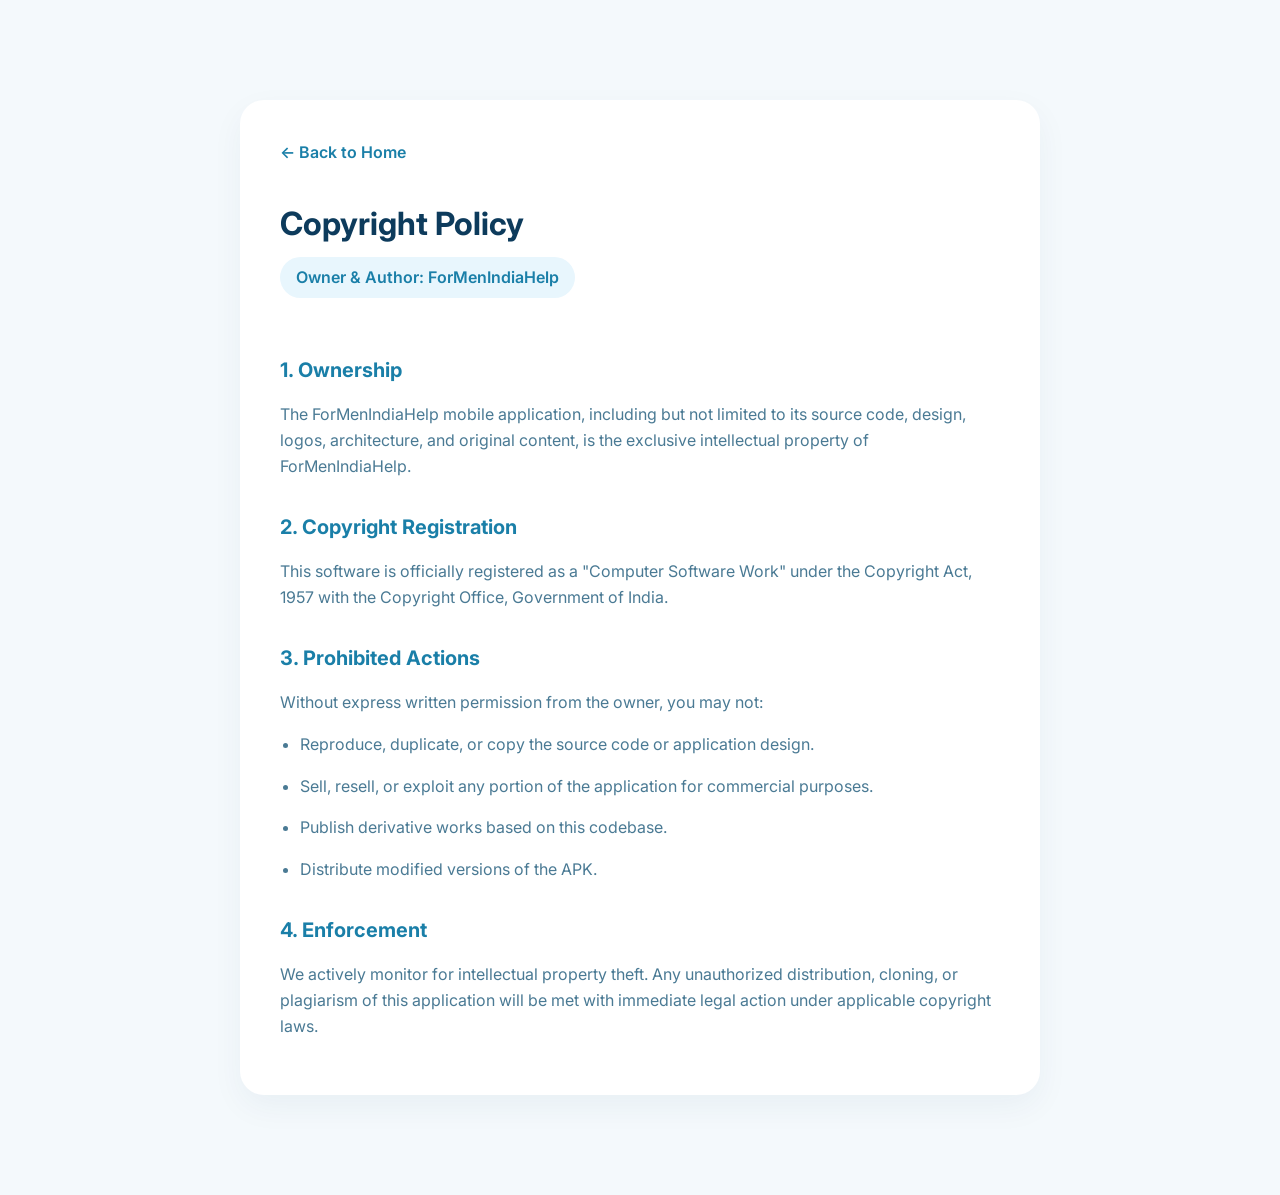
==== copyright.html @ d16c4a4b "Initial commit: ForMenIndiaHelp website" ====
<!DOCTYPE html>
<html lang="en">
<head>
    <meta charset="UTF-8">
    <meta name="viewport" content="width=device-width, initial-scale=1.0">
    <title>Copyright Policy - ForMenIndiaHelp</title>
    <link href="https://fonts.googleapis.com/css2?family=Inter:wght@400;600;700&display=swap" rel="stylesheet">
    <link rel="stylesheet" href="styles.css">
    <style>
        .legal-content { max-width: 800px; margin: 100px auto; padding: 40px; background: white; border-radius: 24px; box-shadow: 0 12px 32px rgba(13, 59, 92, 0.05); }
        .legal-content h1 { color: var(--navy); margin-bottom: 8px; }
        .legal-content h2 { color: var(--teal); margin-top: 32px; margin-bottom: 16px; font-size: 20px; }
        .legal-content p, .legal-content li { margin-bottom: 16px; color: var(--text-secondary); }
        .legal-content ul { padding-left: 20px; margin-bottom: 24px; }
        .back-link { display: inline-block; margin-bottom: 32px; color: var(--teal); text-decoration: none; font-weight: 600; }
        .back-link:hover { text-decoration: underline; }
        .owner-badge { background: #e8f6fd; color: var(--teal); padding: 8px 16px; border-radius: 100px; display: inline-block; font-weight: 600; margin-bottom: 24px; }
    </style>
</head>
<body>
    <div class="container">
        <div class="legal-content">
            <a href="index.html" class="back-link">← Back to Home</a>
            <h1>Copyright Policy</h1>
            <div class="owner-badge">Owner & Author: ForMenIndiaHelp</div>

            <h2>1. Ownership</h2>
            <p>The ForMenIndiaHelp mobile application, including but not limited to its source code, design, logos, architecture, and original content, is the exclusive intellectual property of ForMenIndiaHelp.</p>

            <h2>2. Copyright Registration</h2>
            <p>This software is officially registered as a "Computer Software Work" under the Copyright Act, 1957 with the Copyright Office, Government of India.</p>

            <h2>3. Prohibited Actions</h2>
            <p>Without express written permission from the owner, you may not:</p>
            <ul>
                <li>Reproduce, duplicate, or copy the source code or application design.</li>
                <li>Sell, resell, or exploit any portion of the application for commercial purposes.</li>
                <li>Publish derivative works based on this codebase.</li>
                <li>Distribute modified versions of the APK.</li>
            </ul>

            <h2>4. Enforcement</h2>
            <p>We actively monitor for intellectual property theft. Any unauthorized distribution, cloning, or plagiarism of this application will be met with immediate legal action under applicable copyright laws.</p>
        </div>
    </div>
</body>
</html>
---- styles.css ----
:root {
    /* Brand Colors */
    --navy: #0d3b5c;
    --deep-teal: #0d4f6e;
    --teal: #1a7fa8;
    --cyan: #4fc3e8;
    --light-cyan: #b3e5fc;
    --bg-color: #f4f9fc;
    --text-primary: #0d3b5c;
    --text-secondary: #4a7a94;
    --card-bg: rgba(255, 255, 255, 0.85);
    
    /* Gradients */
    --hero-gradient: linear-gradient(135deg, var(--navy) 0%, var(--teal) 100%);
    --card-gradient: linear-gradient(180deg, #ffffff 0%, #f4f9fc 100%);
}

* {
    margin: 0;
    padding: 0;
    box-sizing: border-box;
}

body {
    font-family: 'Inter', sans-serif;
    background-color: var(--bg-color);
    color: var(--text-primary);
    line-height: 1.6;
    overflow-x: hidden;
    position: relative;
}

/* Dynamic Background Shapes */
.bg-shape {
    position: absolute;
    border-radius: 50%;
    filter: blur(80px);
    z-index: -1;
    opacity: 0.5;
}

.shape-1 {
    width: 400px;
    height: 400px;
    background: var(--cyan);
    top: -100px;
    right: -100px;
}

.shape-2 {
    width: 500px;
    height: 500px;
    background: var(--teal);
    top: 40%;
    left: -200px;
}

.shape-3 {
    width: 300px;
    height: 300px;
    background: var(--light-cyan);
    bottom: 10%;
    right: 10%;
}

.container {
    max-width: 1200px;
    margin: 0 auto;
    padding: 0 24px;
}

/* Navbar */
.navbar {
    padding: 24px 0;
    position: relative;
    z-index: 100;
}

.nav-content {
    display: flex;
    justify-content: space-between;
    align-items: center;
}

.logo {
    display: flex;
    align-items: center;
    gap: 10px;
    font-size: 20px;
    font-weight: 700;
    color: var(--navy);
}

.logo ion-icon {
    color: var(--teal);
    font-size: 28px;
}

.desktop-nav {
    display: flex;
    gap: 32px;
    align-items: center;
}

.desktop-nav a {
    text-decoration: none;
    color: var(--text-primary);
    font-weight: 500;
    transition: color 0.2s;
}

.desktop-nav a:hover {
    color: var(--teal);
}

.nav-btn {
    background: var(--teal);
    color: white !important;
    padding: 10px 24px;
    border-radius: 100px;
    font-weight: 600 !important;
    box-shadow: 0 4px 14px rgba(26, 127, 168, 0.3);
}

.nav-btn:hover {
    transform: translateY(-2px);
    box-shadow: 0 6px 20px rgba(26, 127, 168, 0.4);
}

/* Hero Section */
.hero {
    display: flex;
    align-items: center;
    min-height: calc(100vh - 100px);
    padding: 60px 24px;
    gap: 60px;
}

.hero-content {
    flex: 1;
}

.badge {
    display: inline-block;
    padding: 6px 16px;
    background: rgba(79, 195, 232, 0.15);
    color: var(--teal);
    border-radius: 100px;
    font-weight: 600;
    font-size: 14px;
    margin-bottom: 24px;
}

.hero h1 {
    font-size: 56px;
    font-weight: 800;
    line-height: 1.1;
    margin-bottom: 24px;
    letter-spacing: -1.5px;
}

.highlight {
    background: var(--hero-gradient);
    -webkit-background-clip: text;
    -webkit-text-fill-color: transparent;
}

.hero p {
    font-size: 18px;
    color: var(--text-secondary);
    margin-bottom: 40px;
    max-width: 500px;
}

.hero-actions {
    display: flex;
    gap: 16px;
    flex-wrap: wrap;
}

.btn {
    padding: 16px 32px;
    border-radius: 100px;
    font-weight: 600;
    text-decoration: none;
    display: inline-flex;
    align-items: center;
    gap: 8px;
    transition: all 0.3s cubic-bezier(0.4, 0, 0.2, 1);
}

.btn-primary {
    background: var(--hero-gradient);
    color: white;
    box-shadow: 0 8px 24px rgba(26, 127, 168, 0.3);
}

.btn-primary:hover {
    transform: translateY(-4px);
    box-shadow: 0 12px 32px rgba(26, 127, 168, 0.4);
}

.btn-secondary {
    background: white;
    color: var(--navy);
    box-shadow: 0 4px 12px rgba(0, 0, 0, 0.05);
}

.btn-secondary:hover {
    transform: translateY(-4px);
    box-shadow: 0 8px 24px rgba(0, 0, 0, 0.1);
}

.playstore-badge {
    display: inline-flex;
    align-items: center;
    gap: 10px;
    margin-top: 20px;
    padding: 10px 16px;
    background: rgba(13, 59, 92, 0.06);
    border: 1px solid rgba(13, 59, 92, 0.1);
    border-radius: 12px;
    font-size: 13px;
    color: var(--text-secondary);
    font-weight: 500;
}

.playstore-badge ion-icon {
    color: #01875f;
    font-size: 20px;
}

.trust-strip {
    display: flex;
    align-items: center;
    gap: 8px;
    margin-top: 24px;
    font-size: 13px;
    color: var(--text-secondary);
    flex-wrap: wrap;
}

.trust-dot {
    width: 6px;
    height: 6px;
    border-radius: 50%;
    background: #01875f;
    display: inline-block;
    animation: pulse-dot 2s ease-in-out infinite;
}

@keyframes pulse-dot {
    0%, 100% { opacity: 1; transform: scale(1); }
    50% { opacity: 0.5; transform: scale(0.8); }
}

/* Phone Mockup */
.hero-visual {
    flex: 1;
    display: flex;
    justify-content: center;
    perspective: 1000px;
}

.glass-phone {
    width: 320px;
    height: 650px;
    background: rgba(255, 255, 255, 0.6);
    backdrop-filter: blur(20px);
    border: 1px solid rgba(255, 255, 255, 0.8);
    border-radius: 40px;
    padding: 20px;
    box-shadow: 0 24px 64px rgba(13, 59, 92, 0.15), inset 0 0 0 8px #ffffff;
    transform: rotateY(-15deg) rotateX(5deg);
    animation: float 6s ease-in-out infinite;
}

@keyframes float {
    0%, 100% { transform: translateY(0) rotateY(-15deg) rotateX(5deg); }
    50% { transform: translateY(-20px) rotateY(-15deg) rotateX(5deg); }
}

.phone-header {
    display: flex;
    align-items: center;
    gap: 8px;
    font-weight: 700;
    color: var(--navy);
    margin-bottom: 30px;
    margin-top: 20px;
}

.phone-header ion-icon {
    color: var(--teal);
}

.skeleton-line {
    height: 60px;
    background: var(--hero-gradient);
    border-radius: 16px;
    margin-bottom: 24px;
}

.skeleton-card {
    background: white;
    padding: 16px;
    border-radius: 16px;
    margin-bottom: 16px;
    display: flex;
    align-items: center;
    gap: 12px;
    font-weight: 600;
    box-shadow: 0 4px 12px rgba(0, 0, 0, 0.03);
}

/* Features */
.features {
    padding: 100px 24px;
}

.section-header {
    text-align: center;
    margin-bottom: 60px;
}

.section-header h2 {
    font-size: 36px;
    color: var(--navy);
    margin-bottom: 16px;
}

.section-header p {
    font-size: 18px;
    color: var(--text-secondary);
}

.feature-grid {
    display: grid;
    grid-template-columns: repeat(auto-fit, minmax(250px, 1fr));
    gap: 30px;
}

.feature-card {
    background: var(--card-bg);
    backdrop-filter: blur(10px);
    border: 1px solid rgba(255, 255, 255, 0.5);
    padding: 32px;
    border-radius: 24px;
    box-shadow: 0 12px 32px rgba(13, 59, 92, 0.05);
    transition: transform 0.3s;
}

.feature-card:hover {
    transform: translateY(-10px);
}

.icon-wrapper {
    width: 60px;
    height: 60px;
    border-radius: 16px;
    display: flex;
    align-items: center;
    justify-content: center;
    font-size: 28px;
    margin-bottom: 24px;
}

.bg-blue { background: #e8f6fd; color: var(--teal); }
.bg-green { background: #e6f7f0; color: #0d9668; }
.bg-red { background: #fdf0ee; color: #c0392b; }
.bg-cyan { background: #e0f7fa; color: #00bcd4; }

.feature-card h3 {
    margin-bottom: 12px;
    color: var(--navy);
}

.feature-card p {
    color: var(--text-secondary);
    font-size: 15px;
}

/* About */
.about {
    padding: 60px 24px 120px;
}

.glass-panel {
    background: linear-gradient(135deg, rgba(255,255,255,0.9), rgba(255,255,255,0.5));
    backdrop-filter: blur(20px);
    border: 1px solid white;
    padding: 60px;
    border-radius: 32px;
    text-align: center;
    box-shadow: 0 24px 64px rgba(13, 59, 92, 0.08);
}

.glass-panel h2 {
    font-size: 32px;
    color: var(--navy);
    margin-bottom: 20px;
}

.glass-panel p {
    font-size: 18px;
    color: var(--text-secondary);
    max-width: 700px;
    margin: 0 auto 30px;
}

.owner-tag {
    display: inline-block;
    padding: 8px 24px;
    background: rgba(26, 127, 168, 0.1);
    color: var(--navy);
    border-radius: 100px;
    font-weight: 600;
}

.owner-tag p {
    margin: 0;
    font-size: 14px;
}

/* Footer */
footer {
    background: var(--navy);
    color: white;
    padding: 80px 24px 40px;
}

.footer-content {
    display: flex;
    justify-content: space-between;
    flex-wrap: wrap;
    gap: 40px;
    margin-bottom: 60px;
}

.footer-brand .logo {
    color: white;
    margin-bottom: 16px;
}

.footer-brand p {
    color: var(--text-on-dark-muted);
    opacity: 0.8;
}

.footer-links {
    display: flex;
    gap: 60px;
    flex-wrap: wrap;
}

.link-group h4 {
    margin-bottom: 20px;
    color: var(--cyan);
}

.link-group a {
    display: block;
    color: white;
    text-decoration: none;
    opacity: 0.8;
    margin-bottom: 12px;
    transition: opacity 0.2s;
}

.link-group a:hover {
    opacity: 1;
}

.footer-bottom {
    text-align: center;
    padding-top: 40px;
    border-top: 1px solid rgba(255,255,255,0.1);
    opacity: 0.6;
    font-size: 14px;
}

/* Responsive */
@media (max-width: 900px) {
    .hero {
        flex-direction: column;
        text-align: center;
        padding-top: 40px;
    }
    
    .hero h1 {
        font-size: 42px;
    }
    
    .hero p {
        margin: 0 auto 32px;
    }
    
    .hero-actions {
        justify-content: center;
    }
    
    .hero-visual {
        display: none;
    }
    
    .desktop-nav a:not(.nav-btn) {
        display: none;
    }
}
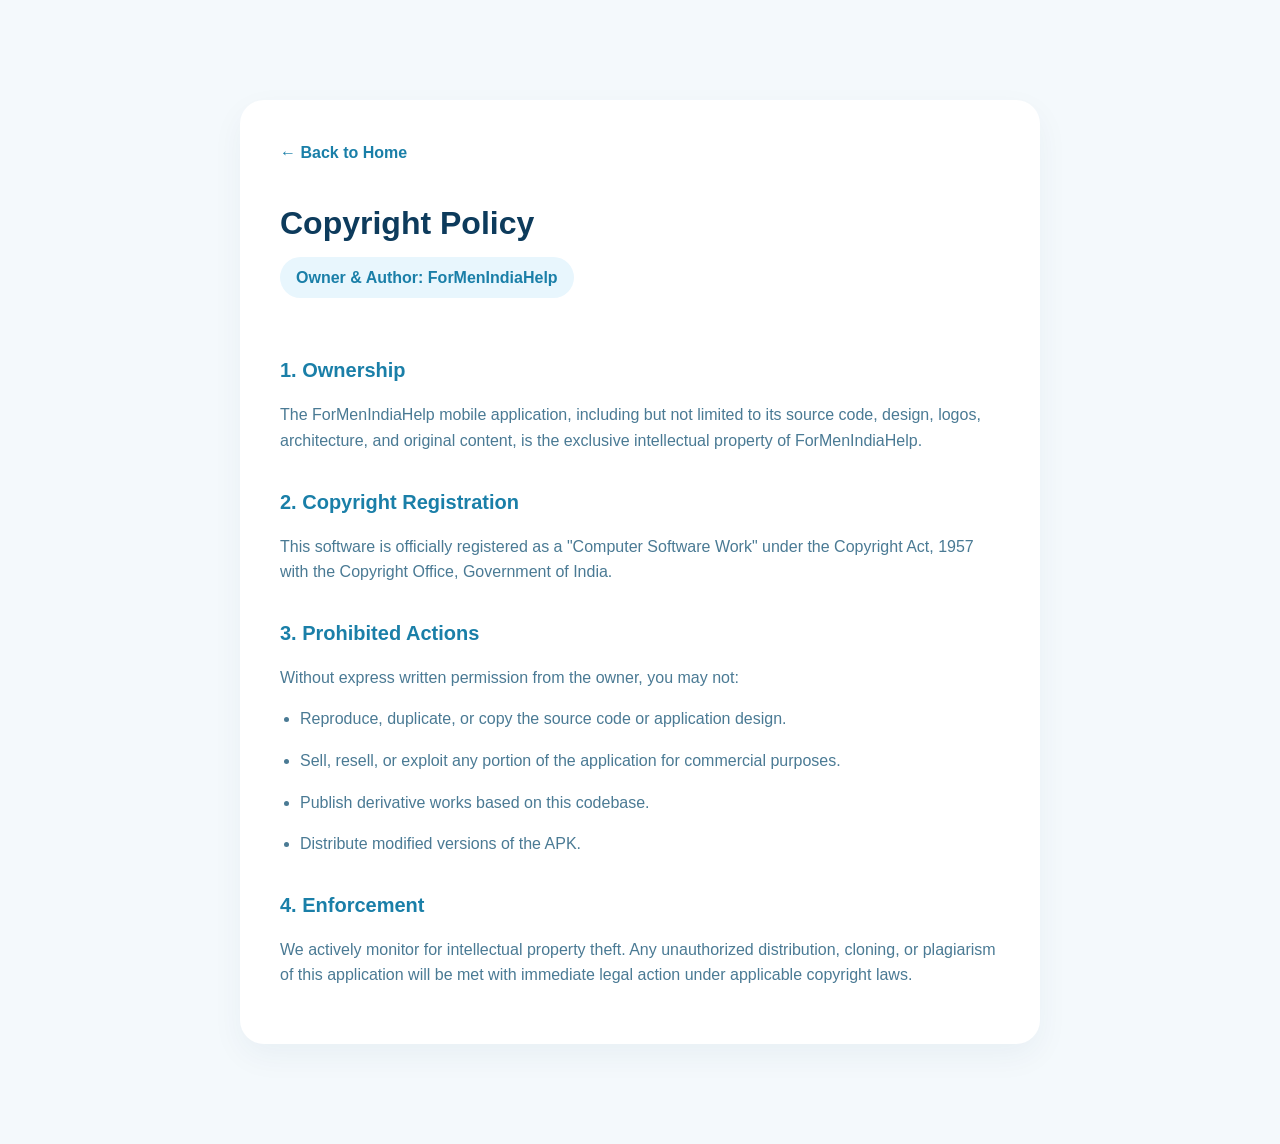
==== commit 41a7c873: "update" ====
--- a/copyright.html
+++ b/copyright.html
@@ -2,6 +2,12 @@
 <html lang="en">
 <head>
     <meta charset="UTF-8">
+    <meta http-equiv="Content-Security-Policy" content="default-src 'self' https:; script-src 'self' 'unsafe-inline' https://unpkg.com https://fonts.googleapis.com; style-src 'self' 'unsafe-inline' https://fonts.googleapis.com; font-src 'self' https://fonts.gstatic.com https://unpkg.com; img-src 'self' data: https:; object-src 'none'; base-uri 'self'; form-action 'self'; upgrade-insecure-requests;">
+    <meta http-equiv="X-Content-Type-Options" content="nosniff">
+    <meta http-equiv="X-Frame-Options" content="DENY">
+    <meta name="referrer" content="strict-origin-when-cross-origin">
+    <meta http-equiv="Permissions-Policy" content="geolocation=(), microphone=(), camera=(), payment=(), usb=()">
+    <meta http-equiv="Strict-Transport-Security" content="max-age=31536000; includeSubDomains; preload">
     <meta name="viewport" content="width=device-width, initial-scale=1.0">
     <title>Copyright Policy - ForMenIndiaHelp</title>
     <link href="https://fonts.googleapis.com/css2?family=Inter:wght@400;600;700&display=swap" rel="stylesheet">
--- a/styles.css
+++ b/styles.css
@@ -116,10 +116,12 @@
 .nav-btn {
     background: var(--teal);
     color: white !important;
-    padding: 10px 24px;
+    padding: 10px 20px;
     border-radius: 100px;
     font-weight: 600 !important;
     box-shadow: 0 4px 14px rgba(26, 127, 168, 0.3);
+    font-size: 14px;
+    white-space: nowrap;
 }
 
 .nav-btn:hover {
@@ -479,31 +481,475 @@
     font-size: 14px;
 }
 
-/* Responsive */
+/* ============================================
+   RESPONSIVE — Tablet (≤ 900px)
+   ============================================ */
 @media (max-width: 900px) {
     .hero {
         flex-direction: column;
         text-align: center;
-        padding-top: 40px;
-    }
-    
+        padding: 40px 20px 60px;
+        gap: 40px;
+        min-height: auto;
+    }
+
     .hero h1 {
-        font-size: 42px;
-    }
-    
+        font-size: 40px;
+        letter-spacing: -1px;
+    }
+
     .hero p {
         margin: 0 auto 32px;
-    }
-    
+        font-size: 17px;
+    }
+
     .hero-actions {
         justify-content: center;
     }
-    
+
     .hero-visual {
         display: none;
     }
-    
+
+    /* Hide plain nav links, keep the CTA button */
     .desktop-nav a:not(.nav-btn) {
         display: none;
     }
-}
+
+    .desktop-nav {
+        gap: 0;
+    }
+
+    .features {
+        padding: 70px 20px;
+    }
+
+    .glass-panel {
+        padding: 40px 28px;
+    }
+
+    .about {
+        padding: 40px 20px 80px;
+    }
+}
+
+/* ============================================
+   RESPONSIVE — Mobile (≤ 600px)
+   ============================================ */
+@media (max-width: 600px) {
+    .navbar {
+        padding: 16px 0;
+    }
+
+    .logo {
+        font-size: 16px;
+        gap: 7px;
+    }
+
+    .logo ion-icon {
+        font-size: 22px;
+    }
+
+    /* Make nav-btn smaller so it fits beside the logo */
+    .nav-btn {
+        padding: 8px 14px;
+        font-size: 12px;
+        letter-spacing: -0.2px;
+    }
+
+    .hero {
+        padding: 28px 16px 50px;
+        gap: 28px;
+    }
+
+    .badge {
+        font-size: 12px;
+        padding: 5px 12px;
+    }
+
+    .hero h1 {
+        font-size: 30px;
+        letter-spacing: -0.5px;
+        line-height: 1.15;
+    }
+
+    .hero p {
+        font-size: 15px;
+        margin-bottom: 28px;
+    }
+
+    .btn {
+        padding: 14px 24px;
+        font-size: 14px;
+        width: 100%;
+        justify-content: center;
+    }
+
+    .hero-actions {
+        flex-direction: column;
+        align-items: stretch;
+        gap: 12px;
+    }
+
+    .trust-strip {
+        font-size: 11px;
+        justify-content: center;
+        gap: 6px;
+        line-height: 1.7;
+    }
+
+    .section-header h2 {
+        font-size: 26px;
+    }
+
+    .section-header p {
+        font-size: 15px;
+    }
+
+    .features {
+        padding: 50px 16px;
+    }
+
+    .feature-grid {
+        grid-template-columns: 1fr;
+        gap: 20px;
+    }
+
+    .feature-card {
+        padding: 24px 20px;
+    }
+
+    .glass-panel {
+        padding: 28px 20px;
+        border-radius: 20px;
+    }
+
+    .glass-panel h2 {
+        font-size: 24px;
+    }
+
+    .glass-panel p {
+        font-size: 15px;
+    }
+
+    .about {
+        padding: 30px 16px 60px;
+    }
+
+    footer {
+        padding: 50px 16px 30px;
+    }
+
+    .footer-content {
+        flex-direction: column;
+        gap: 28px;
+        margin-bottom: 36px;
+    }
+
+    .footer-links {
+        gap: 28px;
+    }
+
+    .footer-bottom {
+        font-size: 12px;
+        padding-top: 24px;
+    }
+
+    /* Reduce background blur shapes so they don't cause horizontal scroll */
+    .shape-1, .shape-2, .shape-3 {
+        opacity: 0.25;
+    }
+
+    .shape-1 {
+        width: 220px;
+        height: 220px;
+        right: -60px;
+        top: -60px;
+    }
+
+    .shape-2 {
+        width: 260px;
+        height: 260px;
+        left: -100px;
+    }
+
+    .shape-3 {
+        width: 160px;
+        height: 160px;
+    }
+}
+
+/* ============================================
+   RESPONSIVE — Small phones (≤ 400px)
+   ============================================ */
+@media (max-width: 400px) {
+    .logo span {
+        /* Shorten text so it doesn't crowd nav-btn */
+        font-size: 14px;
+    }
+
+    .nav-btn {
+        padding: 7px 11px;
+        font-size: 11px;
+    }
+
+    .hero h1 {
+        font-size: 26px;
+    }
+
+    .btn {
+        padding: 13px 20px;
+        font-size: 13px;
+    }
+
+    .section-header h2 {
+        font-size: 22px;
+    }
+
+    .glass-panel h2 {
+        font-size: 20px;
+    }
+
+    .owner-tag {
+        padding: 8px 14px;
+    }
+
+    .owner-tag p {
+        font-size: 12px;
+    }
+}
+
+/* ============================================
+   INTERACTIVE SHOWCASE & ROADMAP STYLES
+   ============================================ */
+.showcase-section {
+    padding: 100px 24px;
+    background: linear-gradient(180deg, var(--bg-color) 0%, #e8f4f8 100%);
+}
+
+.showcase-grid {
+    display: flex;
+    align-items: center;
+    gap: 60px;
+    margin-top: 40px;
+}
+
+.showcase-tabs {
+    flex: 1;
+    display: flex;
+    flex-direction: column;
+    gap: 16px;
+}
+
+.showcase-tab {
+    background: var(--card-bg);
+    border: 1px solid rgba(13, 59, 92, 0.1);
+    padding: 24px;
+    border-radius: 20px;
+    cursor: pointer;
+    transition: all 0.3s;
+    display: flex;
+    align-items: flex-start;
+    gap: 16px;
+    text-align: left;
+}
+
+.showcase-tab:hover {
+    transform: translateX(10px);
+    background: white;
+    border-color: var(--teal);
+}
+
+.showcase-tab.active {
+    background: white;
+    border-color: var(--teal);
+    box-shadow: 0 12px 32px rgba(26, 127, 168, 0.15);
+    border-left: 6px solid var(--teal);
+}
+
+.showcase-tab-icon {
+    font-size: 28px;
+    color: var(--teal);
+    background: rgba(26, 127, 168, 0.1);
+    width: 52px;
+    height: 52px;
+    border-radius: 16px;
+    display: flex;
+    align-items: center;
+    justify-content: center;
+    flex-shrink: 0;
+}
+
+.showcase-tab-content h3 {
+    font-size: 18px;
+    color: var(--navy);
+    margin-bottom: 6px;
+}
+
+.showcase-tab-content p {
+    font-size: 14px;
+    color: var(--text-secondary);
+}
+
+.showcase-display {
+    flex: 1;
+    display: flex;
+    justify-content: center;
+}
+
+.phone-frame {
+    width: 320px;
+    height: 650px;
+    background: #0d3b5c;
+    border-radius: 40px;
+    padding: 14px;
+    box-shadow: 0 24px 64px rgba(13, 59, 92, 0.25), inset 0 0 0 4px #2a5a7b;
+    position: relative;
+    overflow: hidden;
+}
+
+.phone-screen {
+    width: 100%;
+    height: 100%;
+    border-radius: 30px;
+    overflow: hidden;
+    background: #f4f9fc;
+    position: relative;
+}
+
+.phone-screen img {
+    width: 100%;
+    height: 100%;
+    object-fit: cover;
+    transition: opacity 0.4s ease-in-out;
+}
+
+/* Roadmap / Upcoming Features */
+.roadmap-section {
+    padding: 100px 24px;
+    background: var(--bg-color);
+}
+
+.roadmap-grid {
+    display: grid;
+    grid-template-columns: repeat(auto-fit, minmax(280px, 1fr));
+    gap: 30px;
+    margin-top: 40px;
+}
+
+.roadmap-card {
+    background: white;
+    border: 1px dashed var(--teal);
+    padding: 32px;
+    border-radius: 24px;
+    position: relative;
+    transition: all 0.3s;
+}
+
+.roadmap-card:hover {
+    transform: translateY(-8px);
+    box-shadow: 0 16px 40px rgba(26, 127, 168, 0.12);
+    border-style: solid;
+}
+
+.roadmap-badge {
+    position: absolute;
+    top: 24px;
+    right: 24px;
+    background: rgba(26, 127, 168, 0.1);
+    color: var(--teal);
+    padding: 4px 12px;
+    border-radius: 100px;
+    font-size: 12px;
+    font-weight: 700;
+}
+
+/* Tester Section */
+.tester-section {
+    margin: 40px auto 60px;
+}
+
+.tester-card {
+    background: linear-gradient(135deg, #ecfdf5 0%, #d1fae5 100%);
+    border: 1px solid #10b981;
+    padding: 48px;
+    border-radius: 32px;
+    text-align: left;
+    box-shadow: 0 20px 48px rgba(16, 185, 129, 0.15);
+}
+
+.tester-header {
+    display: flex;
+    align-items: center;
+    gap: 16px;
+    margin-bottom: 20px;
+}
+
+.tester-header .play-icon {
+    font-size: 36px;
+    color: #059669;
+}
+
+.tester-header h2 {
+    font-size: 28px;
+    color: #065f46;
+    margin: 0;
+}
+
+.tester-card p {
+    font-size: 16px;
+    color: #047857;
+    margin-bottom: 32px;
+    max-width: 800px;
+}
+
+.tester-actions {
+    display: flex;
+    gap: 16px;
+    flex-wrap: wrap;
+    margin-bottom: 24px;
+}
+
+.tester-footer p {
+    font-size: 14px;
+    color: #065f46;
+    margin: 0;
+    background: rgba(255, 255, 255, 0.6);
+    padding: 12px 20px;
+    border-radius: 12px;
+    border-left: 4px solid #059669;
+}
+
+.security-notice {
+    margin-top: 16px;
+    font-size: 12px;
+    color: var(--light-cyan);
+    opacity: 0.8;
+    max-width: 800px;
+    margin-left: auto;
+    margin-right: auto;
+    line-height: 1.6;
+    background: rgba(0, 0, 0, 0.2);
+    padding: 12px 20px;
+    border-radius: 12px;
+    border: 1px solid rgba(255, 255, 255, 0.1);
+}
+
+@media (max-width: 900px) {
+    .showcase-grid {
+        flex-direction: column;
+        gap: 40px;
+    }
+    .showcase-tab:hover {
+        transform: translateY(-5px);
+    }
+}
+
+@media (max-width: 600px) {
+    .tester-card {
+        padding: 28px 20px;
+    }
+    .tester-header h2 {
+        font-size: 22px;
+    }
+}
